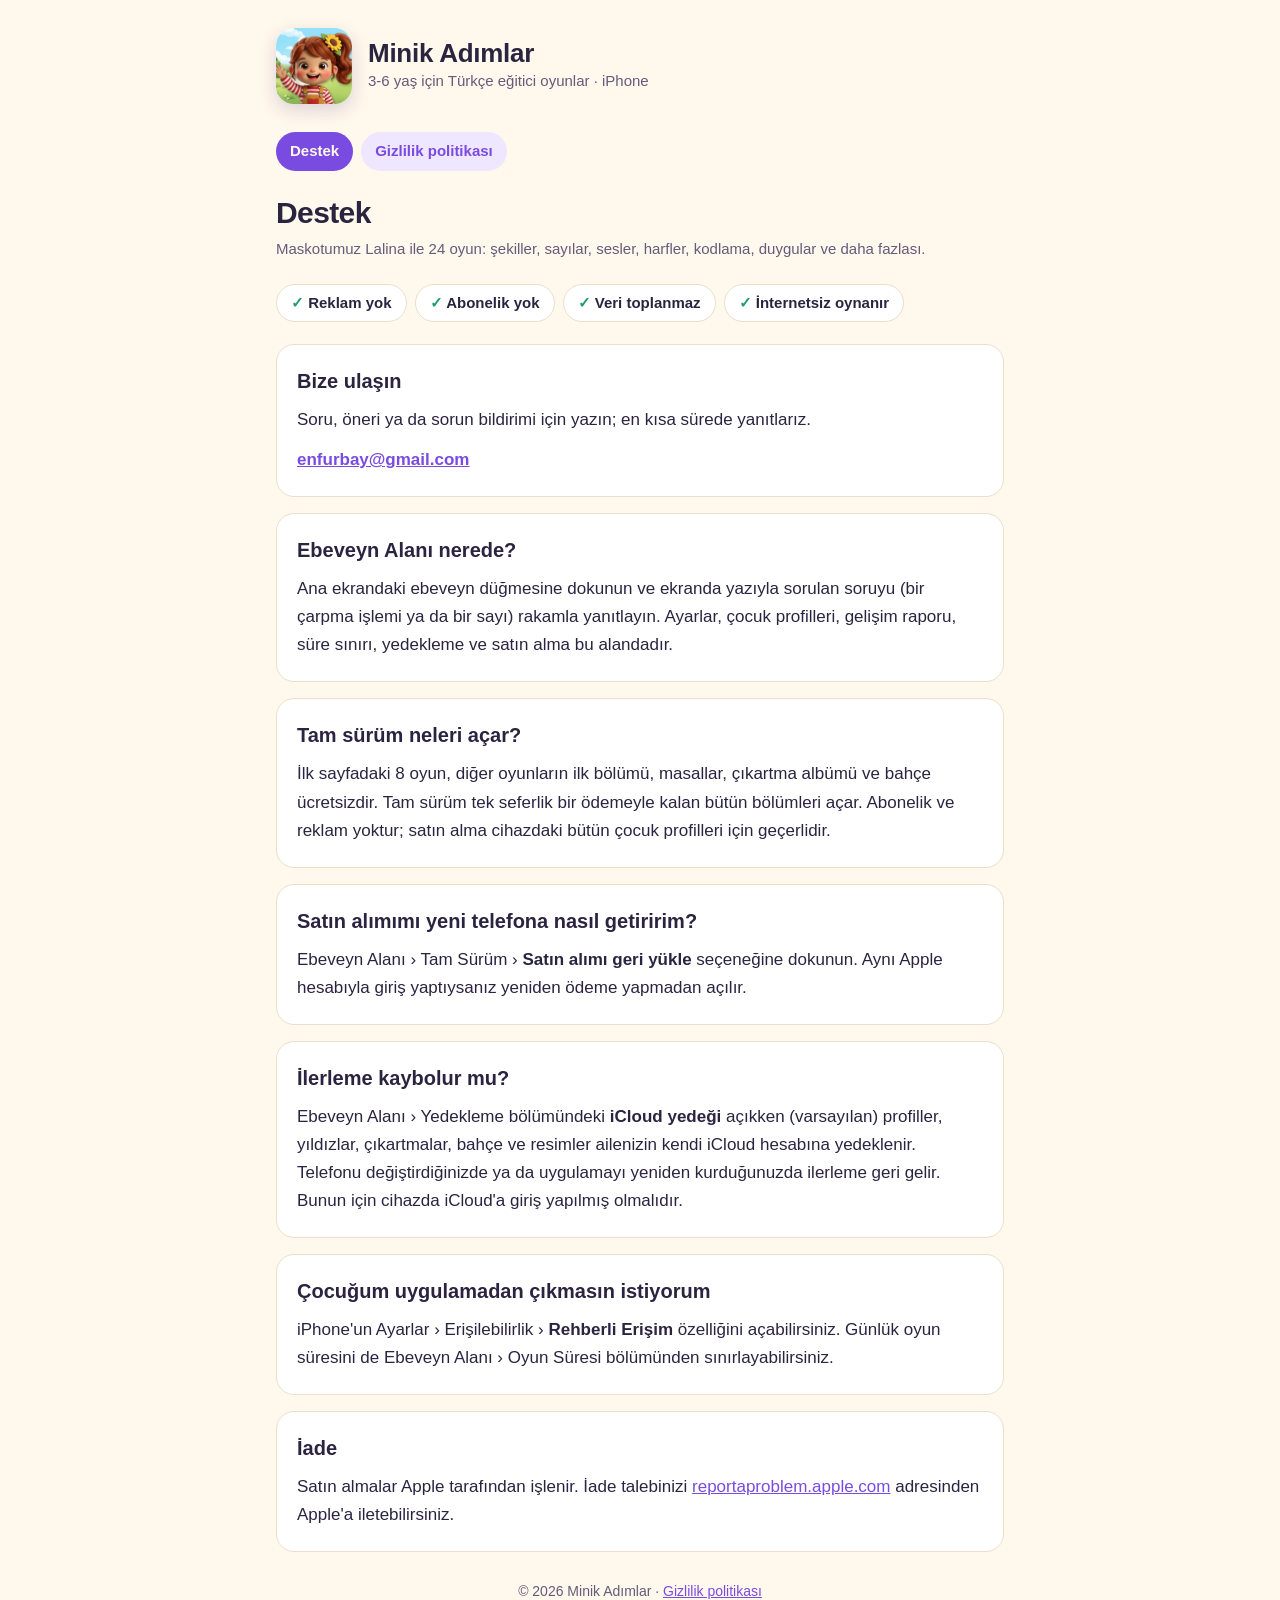
==== index.html @ e0713be7 "Destek ve gizlilik politikası sayfaları Co-Authored-By: Claude <noreply@anthropic.com>" ====
<!doctype html>
<html lang="tr">
<head>
<meta charset="utf-8">
<meta name="viewport" content="width=device-width, initial-scale=1">
<title>Minik Adımlar · Destek</title>
<meta name="description" content="Minik Adımlar: 3-6 yaş çocuklar için reklamsız, Türkçe eğitici oyunlar. Destek ve sık sorulan sorular.">
<link rel="icon" href="icon.png">
<link rel="stylesheet" href="style.css">
</head>
<body>
<div class="wrap">
  <header class="top">
    <img src="icon.png" alt="Minik Adımlar uygulama simgesi" width="76" height="76">
    <div>
      <div class="name">Minik Adımlar</div>
      <div class="tag">3-6 yaş için Türkçe eğitici oyunlar · iPhone</div>
    </div>
  </header>

  <nav class="links" aria-label="Sayfalar">
    <a href="./" aria-current="page">Destek</a>
    <a href="gizlilik.html">Gizlilik politikası</a>
  </nav>

  <h1>Destek</h1>
  <p class="meta">Maskotumuz Lalina ile 24 oyun: şekiller, sayılar, sesler, harfler, kodlama, duygular ve daha fazlası.</p>

  <ul class="pills">
    <li>Reklam yok</li>
    <li>Abonelik yok</li>
    <li>Veri toplanmaz</li>
    <li>İnternetsiz oynanır</li>
  </ul>

  <section class="card">
    <h2>Bize ulaşın</h2>
    <p>Soru, öneri ya da sorun bildirimi için yazın; en kısa sürede yanıtlarız.</p>
    <p><a class="mail" href="mailto:enfurbay@gmail.com">enfurbay@gmail.com</a></p>
  </section>

  <section class="card">
    <h2>Ebeveyn Alanı nerede?</h2>
    <p>Ana ekrandaki ebeveyn düğmesine dokunun ve ekranda yazıyla sorulan soruyu (bir çarpma işlemi ya da bir sayı) rakamla yanıtlayın. Ayarlar, çocuk profilleri, gelişim raporu, süre sınırı, yedekleme ve satın alma bu alandadır.</p>
  </section>

  <section class="card">
    <h2>Tam sürüm neleri açar?</h2>
    <p>İlk sayfadaki 8 oyun, diğer oyunların ilk bölümü, masallar, çıkartma albümü ve bahçe ücretsizdir. Tam sürüm tek seferlik bir ödemeyle kalan bütün bölümleri açar. Abonelik ve reklam yoktur; satın alma cihazdaki bütün çocuk profilleri için geçerlidir.</p>
  </section>

  <section class="card">
    <h2>Satın alımımı yeni telefona nasıl getiririm?</h2>
    <p>Ebeveyn Alanı › Tam Sürüm › <strong>Satın alımı geri yükle</strong> seçeneğine dokunun. Aynı Apple hesabıyla giriş yaptıysanız yeniden ödeme yapmadan açılır.</p>
  </section>

  <section class="card">
    <h2>İlerleme kaybolur mu?</h2>
    <p>Ebeveyn Alanı › Yedekleme bölümündeki <strong>iCloud yedeği</strong> açıkken (varsayılan) profiller, yıldızlar, çıkartmalar, bahçe ve resimler ailenizin kendi iCloud hesabına yedeklenir. Telefonu değiştirdiğinizde ya da uygulamayı yeniden kurduğunuzda ilerleme geri gelir. Bunun için cihazda iCloud'a giriş yapılmış olmalıdır.</p>
  </section>

  <section class="card">
    <h2>Çocuğum uygulamadan çıkmasın istiyorum</h2>
    <p>iPhone'un Ayarlar › Erişilebilirlik › <strong>Rehberli Erişim</strong> özelliğini açabilirsiniz. Günlük oyun süresini de Ebeveyn Alanı › Oyun Süresi bölümünden sınırlayabilirsiniz.</p>
  </section>

  <section class="card">
    <h2>İade</h2>
    <p>Satın almalar Apple tarafından işlenir. İade talebinizi <a href="https://reportaproblem.apple.com">reportaproblem.apple.com</a> adresinden Apple'a iletebilirsiniz.</p>
  </section>

  <footer>© 2026 Minik Adımlar · <a href="gizlilik.html">Gizlilik politikası</a></footer>
</div>
</body>
</html>
---- style.css ----
:root {
  --bg: #fff8ec; --card: #ffffff; --ink: #2b2440; --soft: #645c7a; --line: #eadfcd;
  --accent: #7a4be0; --accent-soft: #efe7ff; --ok: #1f9d6b;
}
@media (prefers-color-scheme: dark) {
  :root { --bg: #17131f; --card: #211b2e; --ink: #f3eefc; --soft: #b5acc9; --line: #352c47;
          --accent: #b79bff; --accent-soft: #2c2440; --ok: #5fd3a4; }
}
* { box-sizing: border-box; }
html { -webkit-text-size-adjust: 100%; }
body { margin: 0; background: var(--bg); color: var(--ink);
  font: 17px/1.65 -apple-system, BlinkMacSystemFont, "Segoe UI", Roboto, "Helvetica Neue", Arial, sans-serif; }
.wrap { max-width: 760px; margin: 0 auto; padding: 28px 16px 64px; }
header.top { display: flex; align-items: center; gap: 16px; margin-bottom: 28px; }
header.top img { width: 76px; height: 76px; border-radius: 18px; box-shadow: 0 6px 18px rgba(60, 40, 120, .18); }
header.top .name { font-size: 26px; font-weight: 800; line-height: 1.2; letter-spacing: -.01em; }
header.top .tag { color: var(--soft); font-size: 15px; }
nav.links { display: flex; flex-wrap: wrap; gap: 8px; margin: 0 0 24px; }
nav.links a { text-decoration: none; color: var(--accent); background: var(--accent-soft);
  padding: 7px 14px; border-radius: 999px; font-weight: 600; font-size: 15px; }
nav.links a[aria-current="page"] { background: var(--accent); color: var(--bg); }
h1 { font-size: 30px; line-height: 1.2; margin: 0 0 6px; letter-spacing: -.02em; text-wrap: balance; }
h2 { font-size: 20px; margin: 0 0 8px; }
p { margin: 0 0 12px; }
ul { margin: 0 0 12px; padding-left: 22px; }
li { margin-bottom: 6px; }
.meta { color: var(--soft); font-size: 15px; margin-bottom: 22px; }
section.card { background: var(--card); border: 1px solid var(--line); border-radius: 18px;
  padding: 20px 20px 10px; margin-bottom: 16px; }
.pills { display: flex; flex-wrap: wrap; gap: 8px; margin: 0 0 22px; padding: 0; list-style: none; }
.pills li { margin: 0; background: var(--card); border: 1px solid var(--line); border-radius: 999px;
  padding: 6px 14px; font-weight: 600; font-size: 15px; }
.pills li::before { content: "✓ "; color: var(--ok); }
a { color: var(--accent); }
.mail { font-weight: 700; word-break: break-all; }
footer { color: var(--soft); font-size: 14px; margin-top: 28px; text-align: center; }
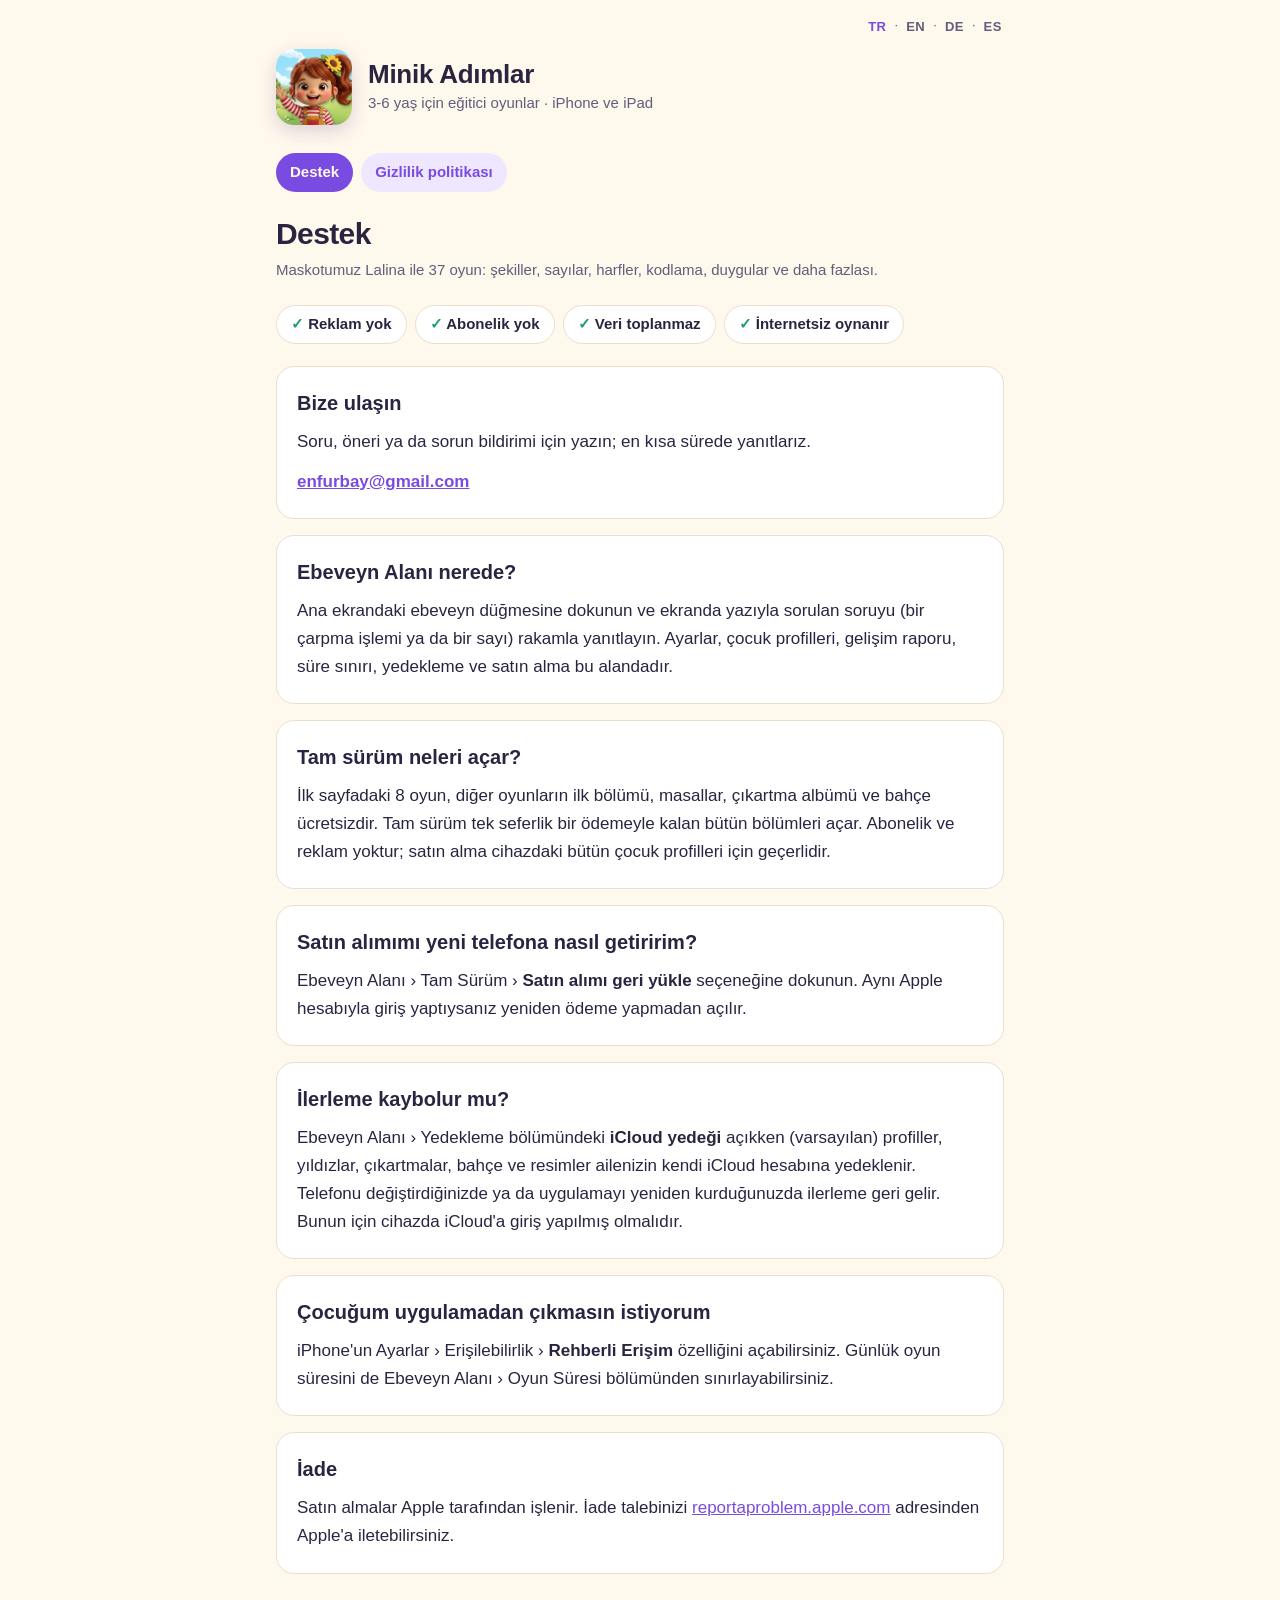
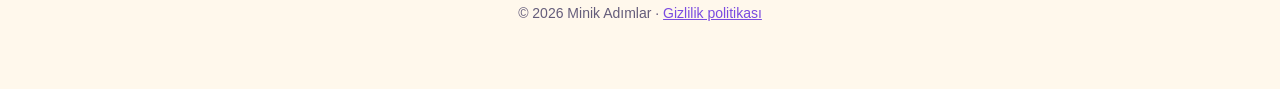
==== commit 39b48a81: "İngilizce, Almanca ve İspanyolca destek ve gizlilik sayfaları - en/, de/, es/ altında destek ve gizl" ====
--- a/index.html
+++ b/index.html
@@ -4,17 +4,23 @@
 <meta charset="utf-8">
 <meta name="viewport" content="width=device-width, initial-scale=1">
 <title>Minik Adımlar · Destek</title>
-<meta name="description" content="Minik Adımlar: 3-6 yaş çocuklar için reklamsız, Türkçe eğitici oyunlar. Destek ve sık sorulan sorular.">
+<meta name="description" content="Minik Adımlar: 3-6 yaş çocuklar için reklamsız eğitici oyunlar. Destek ve sık sorulan sorular.">
 <link rel="icon" href="icon.png">
 <link rel="stylesheet" href="style.css">
 </head>
 <body>
 <div class="wrap">
+  <nav class="lang" aria-label="Dil">
+    <a href="./" hreflang="tr" lang="tr" title="Türkçe" aria-current="page">TR</a><span aria-hidden="true">·</span>
+    <a href="en/" hreflang="en" lang="en" title="English">EN</a><span aria-hidden="true">·</span>
+    <a href="de/" hreflang="de" lang="de" title="Deutsch">DE</a><span aria-hidden="true">·</span>
+    <a href="es/" hreflang="es" lang="es" title="Español">ES</a>
+  </nav>
   <header class="top">
     <img src="icon.png" alt="Minik Adımlar uygulama simgesi" width="76" height="76">
     <div>
       <div class="name">Minik Adımlar</div>
-      <div class="tag">3-6 yaş için Türkçe eğitici oyunlar · iPhone</div>
+      <div class="tag">3-6 yaş için eğitici oyunlar · iPhone ve iPad</div>
     </div>
   </header>
 
@@ -24,7 +30,7 @@
   </nav>
 
   <h1>Destek</h1>
-  <p class="meta">Maskotumuz Lalina ile 24 oyun: şekiller, sayılar, sesler, harfler, kodlama, duygular ve daha fazlası.</p>
+  <p class="meta">Maskotumuz Lalina ile 37 oyun: şekiller, sayılar, harfler, kodlama, duygular ve daha fazlası.</p>
 
   <ul class="pills">
     <li>Reklam yok</li>
--- a/style.css
+++ b/style.css
@@ -11,6 +11,9 @@
 body { margin: 0; background: var(--bg); color: var(--ink);
   font: 17px/1.65 -apple-system, BlinkMacSystemFont, "Segoe UI", Roboto, "Helvetica Neue", Arial, sans-serif; }
 .wrap { max-width: 760px; margin: 0 auto; padding: 28px 16px 64px; }
+nav.lang { display: flex; justify-content: flex-end; gap: 6px; margin: -14px 0 10px; font-size: 13px; color: var(--soft); }
+nav.lang a { color: inherit; text-decoration: none; font-weight: 600; letter-spacing: .04em; padding: 2px; }
+nav.lang a:hover, nav.lang a[aria-current] { color: var(--accent); }
 header.top { display: flex; align-items: center; gap: 16px; margin-bottom: 28px; }
 header.top img { width: 76px; height: 76px; border-radius: 18px; box-shadow: 0 6px 18px rgba(60, 40, 120, .18); }
 header.top .name { font-size: 26px; font-weight: 800; line-height: 1.2; letter-spacing: -.01em; }
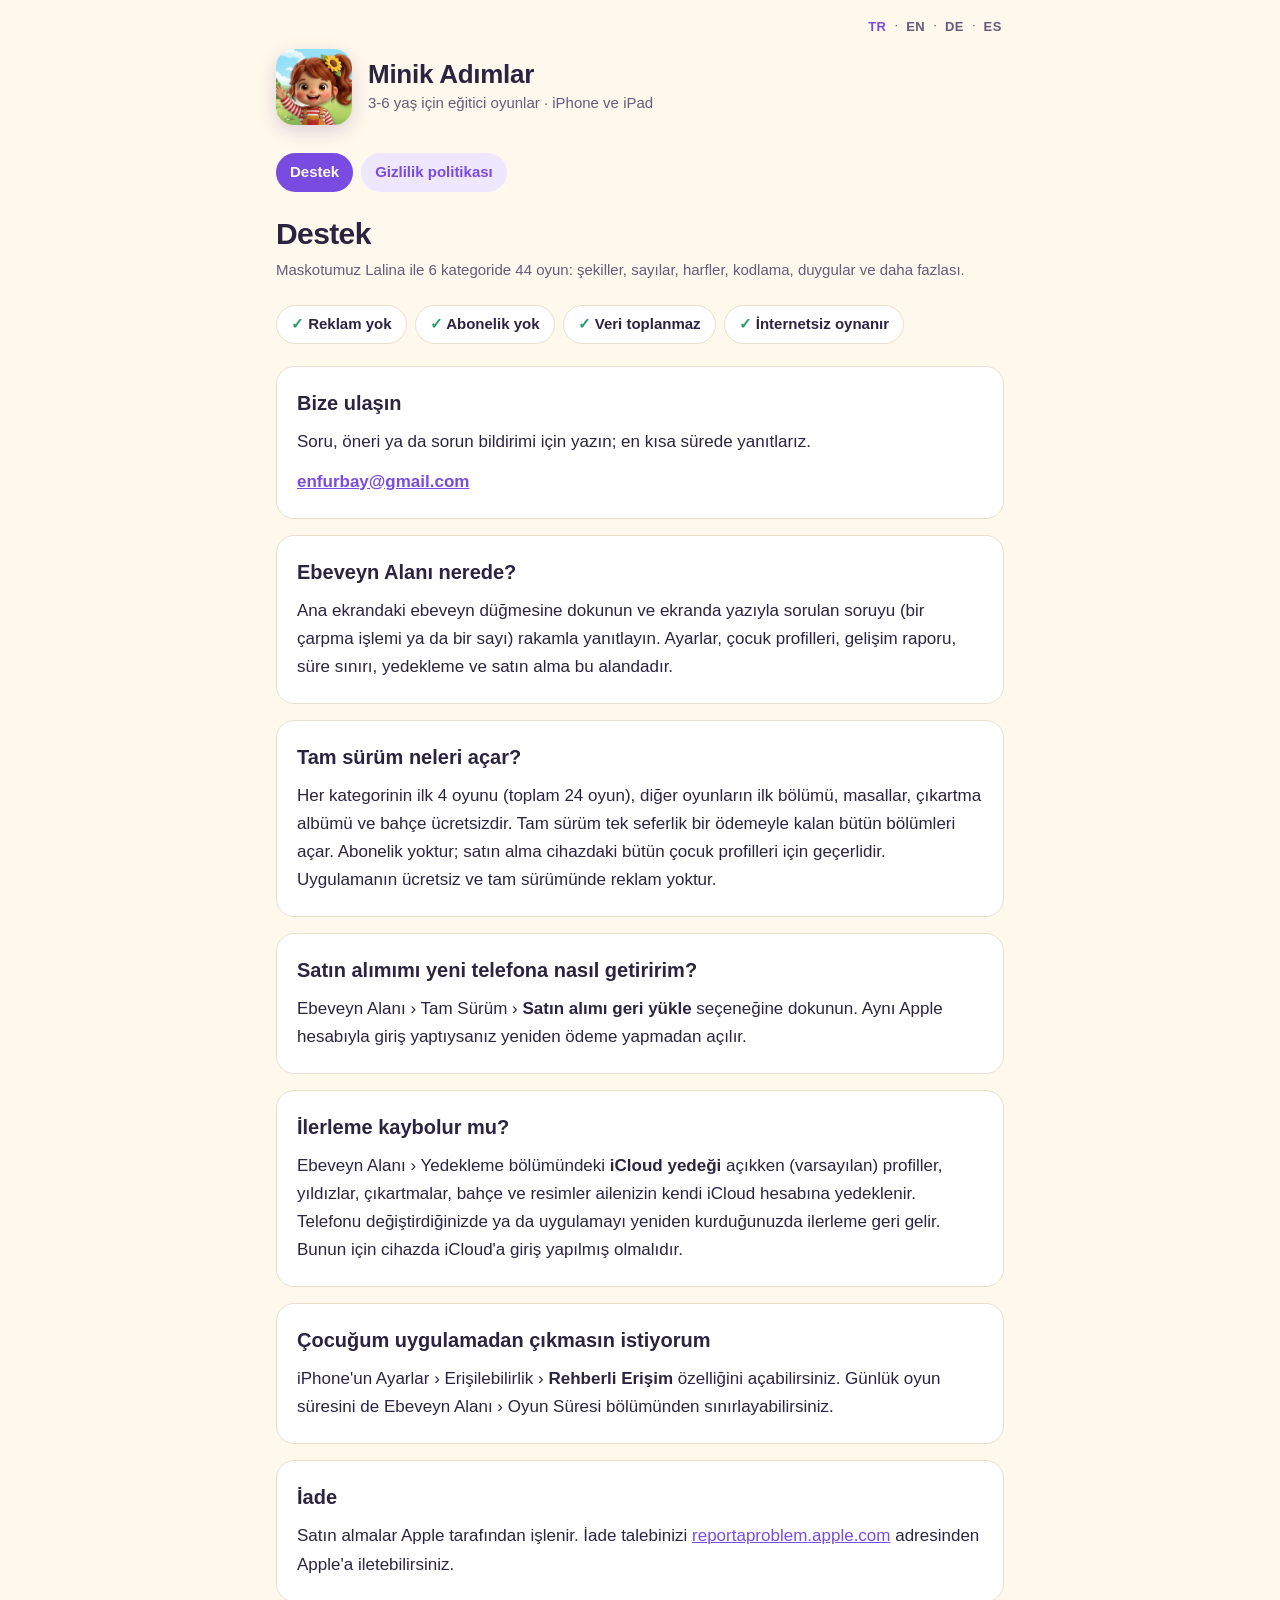
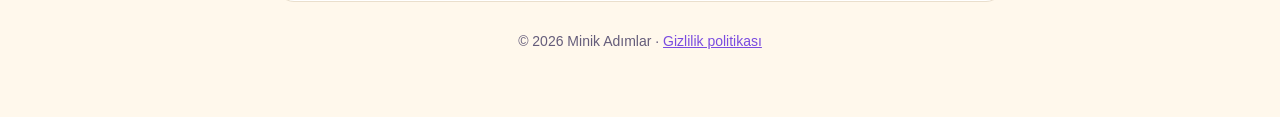
==== commit d38d76f5: "Destek sayfaları: 6 kategoride 44 oyun, yeni ücretsiz kural - Oyun sayısı 37'den 44'e çıktı (6 kateg" ====
--- a/index.html
+++ b/index.html
@@ -30,7 +30,7 @@
   </nav>
 
   <h1>Destek</h1>
-  <p class="meta">Maskotumuz Lalina ile 37 oyun: şekiller, sayılar, harfler, kodlama, duygular ve daha fazlası.</p>
+  <p class="meta">Maskotumuz Lalina ile 6 kategoride 44 oyun: şekiller, sayılar, harfler, kodlama, duygular ve daha fazlası.</p>
 
   <ul class="pills">
     <li>Reklam yok</li>
@@ -52,7 +52,7 @@
 
   <section class="card">
     <h2>Tam sürüm neleri açar?</h2>
-    <p>İlk sayfadaki 8 oyun, diğer oyunların ilk bölümü, masallar, çıkartma albümü ve bahçe ücretsizdir. Tam sürüm tek seferlik bir ödemeyle kalan bütün bölümleri açar. Abonelik ve reklam yoktur; satın alma cihazdaki bütün çocuk profilleri için geçerlidir.</p>
+    <p>Her kategorinin ilk 4 oyunu (toplam 24 oyun), diğer oyunların ilk bölümü, masallar, çıkartma albümü ve bahçe ücretsizdir. Tam sürüm tek seferlik bir ödemeyle kalan bütün bölümleri açar. Abonelik yoktur; satın alma cihazdaki bütün çocuk profilleri için geçerlidir. Uygulamanın ücretsiz ve tam sürümünde reklam yoktur.</p>
   </section>
 
   <section class="card">
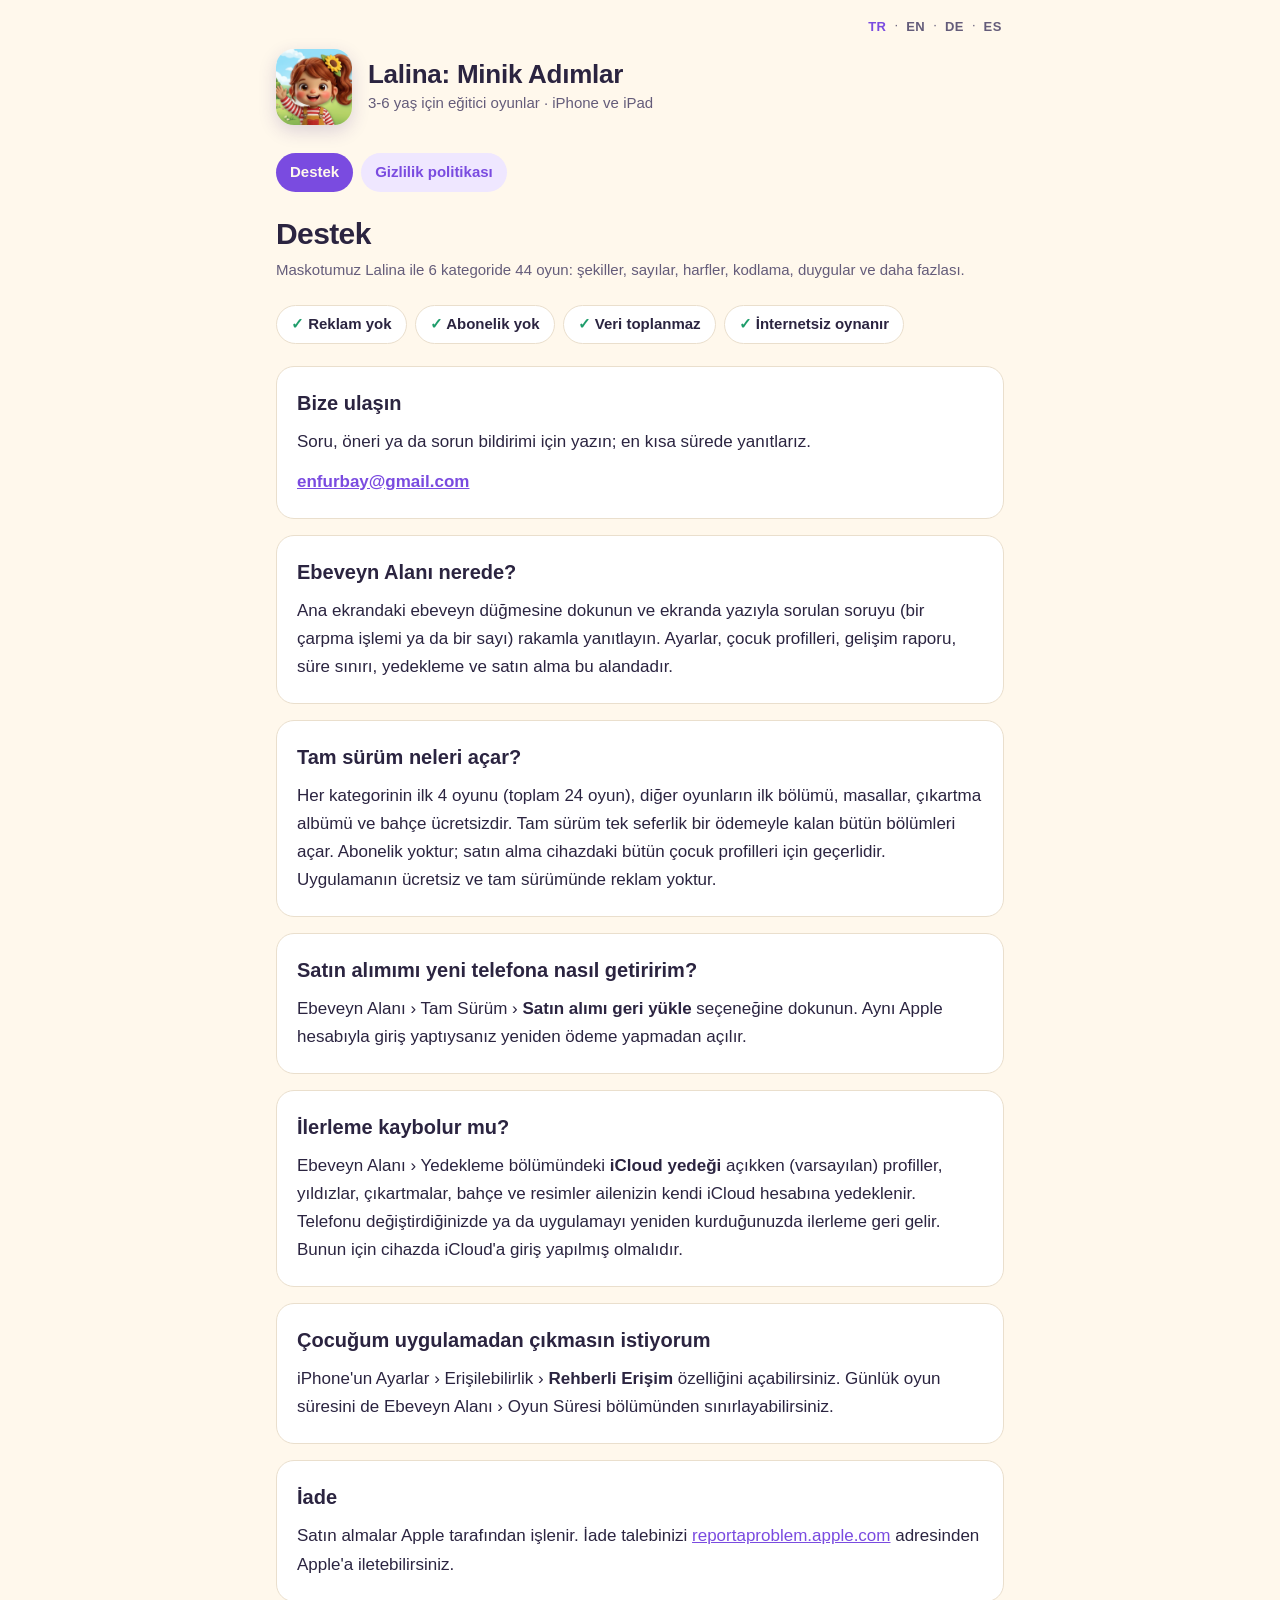
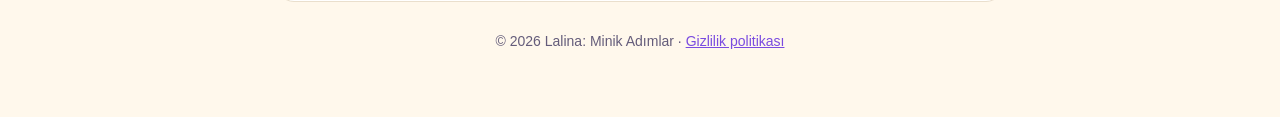
==== commit 34d115e8: "Destek ve gizlilik sayfaları: yeni ad Lalina: Minik Adımlar Co-Authored-By: Claude Opus 5.5 <noreply" ====
--- a/index.html
+++ b/index.html
@@ -3,8 +3,8 @@
 <head>
 <meta charset="utf-8">
 <meta name="viewport" content="width=device-width, initial-scale=1">
-<title>Minik Adımlar · Destek</title>
-<meta name="description" content="Minik Adımlar: 3-6 yaş çocuklar için reklamsız eğitici oyunlar. Destek ve sık sorulan sorular.">
+<title>Lalina: Minik Adımlar · Destek</title>
+<meta name="description" content="Lalina: Minik Adımlar: 3-6 yaş çocuklar için reklamsız eğitici oyunlar. Destek ve sık sorulan sorular.">
 <link rel="icon" href="icon.png">
 <link rel="stylesheet" href="style.css">
 </head>
@@ -17,9 +17,9 @@
     <a href="es/" hreflang="es" lang="es" title="Español">ES</a>
   </nav>
   <header class="top">
-    <img src="icon.png" alt="Minik Adımlar uygulama simgesi" width="76" height="76">
+    <img src="icon.png" alt="Lalina: Minik Adımlar uygulama simgesi" width="76" height="76">
     <div>
-      <div class="name">Minik Adımlar</div>
+      <div class="name">Lalina: Minik Adımlar</div>
       <div class="tag">3-6 yaş için eğitici oyunlar · iPhone ve iPad</div>
     </div>
   </header>
@@ -75,7 +75,7 @@
     <p>Satın almalar Apple tarafından işlenir. İade talebinizi <a href="https://reportaproblem.apple.com">reportaproblem.apple.com</a> adresinden Apple'a iletebilirsiniz.</p>
   </section>
 
-  <footer>© 2026 Minik Adımlar · <a href="gizlilik.html">Gizlilik politikası</a></footer>
+  <footer>© 2026 Lalina: Minik Adımlar · <a href="gizlilik.html">Gizlilik politikası</a></footer>
 </div>
 </body>
 </html>
